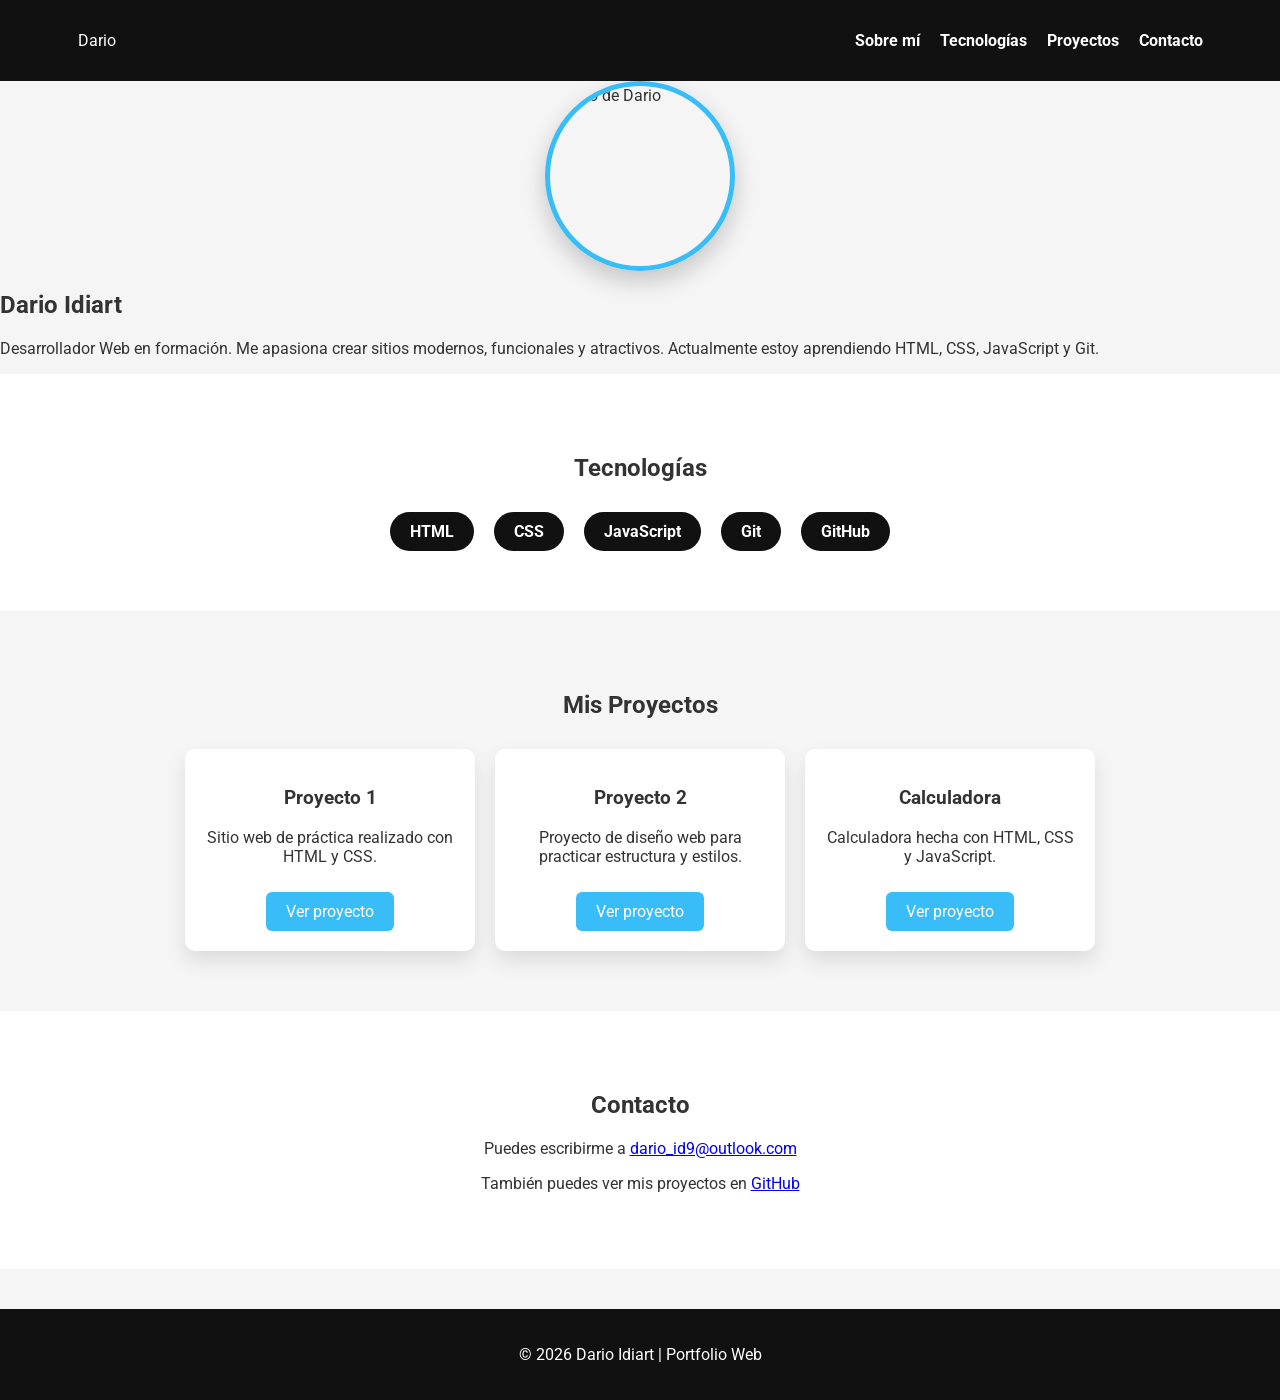
==== index.html @ d30427af "actualizacion portfolio" ====
<!DOCTYPE html>

<html lang="es">

<head>

<meta charset="UTF-8">
<meta name="viewport" content="width=device-width, initial-scale=1.0">

<title>Portafolio de Dario</title>

<link rel="stylesheet" href="style.css">

<link href="https://fonts.googleapis.com/css2?family=Roboto:wght@400;700&display=swap" rel="stylesheet">

</head>

<body>

<header>

<nav>

<div class="logo">Dario</div>

<ul>
<li><a href="#about">Sobre mí</a></li>
<li><a href="#skills">Tecnologías</a></li>
<li><a href="#projects">Proyectos</a></li>
<li><a href="#contact">Contacto</a></li>
</ul>

</nav>

</header>

<section id="about">

<div class="profile">

<img src="images/perfil.jpg" class="perfil" alt="Foto de Dario">

<h1>Dario Idiart</h1>

<p>
Desarrollador Web en formación.
Me apasiona crear sitios modernos, funcionales y atractivos.
Actualmente estoy aprendiendo HTML, CSS, JavaScript y Git.
</p>

</div>

</section>

<section id="skills">

<h2>Tecnologías</h2>

<div class="skills-container">

<div class="skill">HTML</div>
<div class="skill">CSS</div>
<div class="skill">JavaScript</div>
<div class="skill">Git</div>
<div class="skill">GitHub</div>

</div>

</section>

<section id="projects">

<h2>Mis Proyectos</h2>

<div class="project-cards">

<div class="card">
<h3>Proyecto 1</h3>
<p>
Sitio web de práctica realizado con HTML y CSS.
</p>
<a href="proyecto/proyecto1.html" class="btn">
Ver proyecto
</a>
</div>

<div class="card">
<h3>Proyecto 2</h3>
<p>
Proyecto de diseño web para practicar estructura y estilos.
</p>
<a href="proyecto/proyecto2.html" class="btn">
Ver proyecto
</a>
</div>

<div class="card">
<h3>Calculadora</h3>
<p>
Calculadora hecha con HTML, CSS y JavaScript.
</p>
<a href="proyecto/calculadora.html" class="btn">
Ver proyecto
</a>
</div>

</div>

</section>

<section id="contact">

<h2>Contacto</h2>

<p>
Puedes escribirme a
<a href="mailto:dario_id9@outlook.com">
dario_id9@outlook.com
</a>
</p>

<p>
También puedes ver mis proyectos en
<a href="https://github.com/dario222" target="_blank">
GitHub
</a>
</p>

</section>

<footer>

<p>© 2026 Dario Idiart | Portfolio Web</p>

</footer>

</body>
</html>
---- style.css ----
body{
font-family:'Roboto', sans-serif;
margin:0;
background:#f5f5f5;
color:#333;
}

/* HEADER */

header{
background:#111;
color:white;
padding:15px;
position:sticky;
top:0;
z-index:1000;
}

nav{
display:flex;
justify-content:space-between;
align-items:center;
width:90%;
margin:auto;
}

nav ul{
list-style:none;
display:flex;
gap:20px;
}

nav a{
color:white;
text-decoration:none;
font-weight:700;
transition:0.3s;
}

nav a:hover

/* PERFIL */

.profile{
text-align:center;
padding:60px 20px;
}

.perfil{
width:180px;
height:180px;
border-radius:50%;
object-fit:cover;
display:block;
margin:auto;
border:5px solid #38bdf8;
box-shadow:0 10px 25px rgba(0,0,0,0.2);
margin-bottom:20px;
transition:0.3s;
}

.perfil:hover{
transform:scale(1.05);
}

/* SKILLS */

#skills{
padding:60px 20px;
text-align:center;
background:white;
}

.skills-container{
display:flex;
justify-content:center;
gap:20px;
flex-wrap:wrap;
margin-top:30px;
}

.skill{
background:#111;
color:white;
padding:10px 20px;
border-radius:20px;
font-weight:700;
transition:0.3s;
}

.skill:hover{
background:#38bdf8;
transform:scale(1.1);
}

/* PROYECTOS */

#projects{
padding:60px 20px;
text-align:center;
}

.project-cards{
display:flex;
justify-content:center;
gap:20px;
flex-wrap:wrap;
margin-top:30px;
}

.card{
background:white;
padding:20px;
width:250px;
border-radius:10px;
box-shadow:0 10px 20px rgba(0,0,0,0.1);
transition:0.3s;
cursor:pointer;
}

.card:hover{
transform:translateY(-10px);
box-shadow:0 15px 30px rgba(0,0,0,0.2);
}

/* BOTONES */

.btn{
display:inline-block;
padding:10px 20px;
background:#38bdf8;
color:white;
text-decoration:none;
border-radius:6px;
margin-top:10px;
transition:0.3s;
}

.btn:hover{
background:#0ea5e9;
transform:scale(1.05);
}

/* CONTACTO */

#contact{
padding:60px 20px;
text-align:center;
background:white;
}

/* FOOTER */

footer{
background:#111;
color:white;
text-align:center;
padding:20px;
margin-top:40px;
}

/* RESPONSIVE */

@media(max-width:768px){

nav{
flex-direction:column;
gap:10px;
}

.project-cards{
flex-direction:column;
align-items:center;
}

}
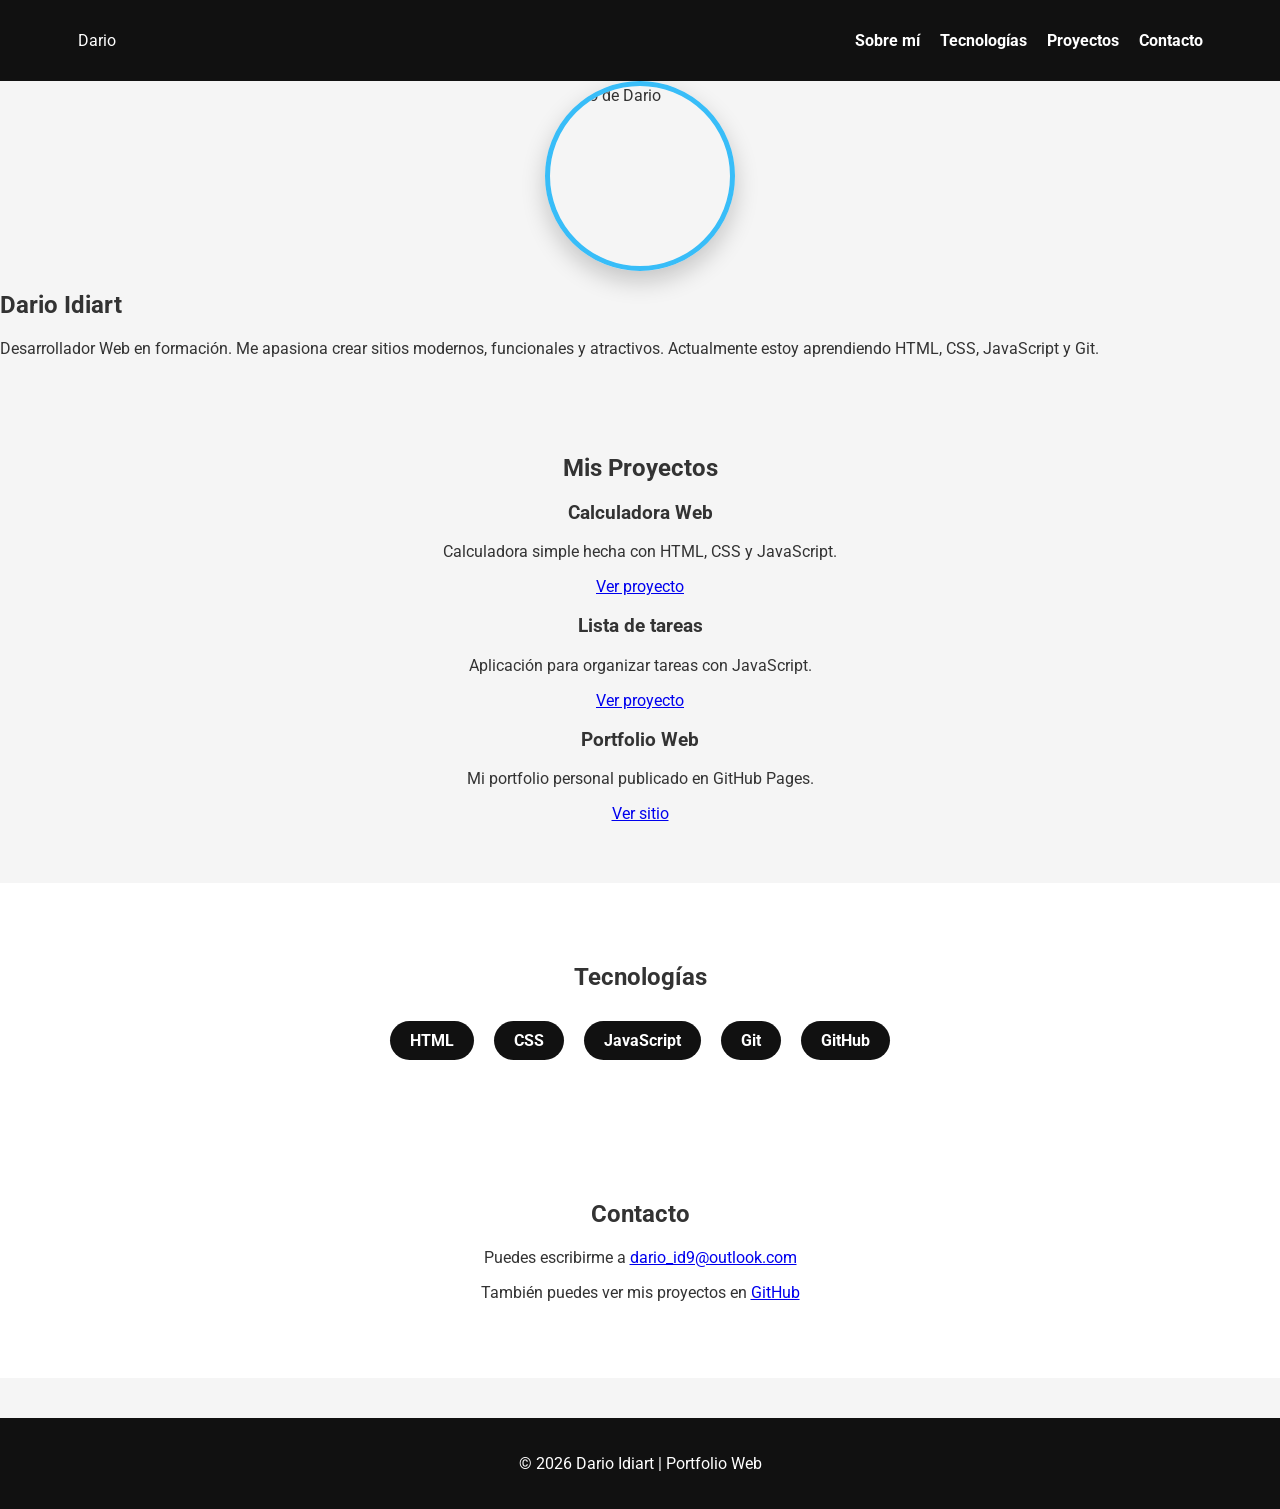
==== commit 87843a30: "actualizacion proyectos portfolio" ====
--- a/index.html
+++ b/index.html
@@ -1,5 +1,4 @@
 <!DOCTYPE html>
-
 <html lang="es">
 
 <head>
@@ -34,6 +33,9 @@
 
 </header>
 
+
+<!-- SOBRE MI -->
+
 <section id="about">
 
 <div class="profile">
@@ -52,6 +54,46 @@
 
 </section>
 
+
+<!-- PROYECTOS -->
+
+<section id="projects" class="projects">
+
+<h2>Mis Proyectos</h2>
+
+<div class="project-container">
+
+<div class="project-card">
+<h3>Calculadora Web</h3>
+<p>Calculadora simple hecha con HTML, CSS y JavaScript.</p>
+<a href="https://github.com/dario222/calculadora" target="_blank">
+Ver proyecto
+</a>
+</div>
+
+<div class="project-card">
+<h3>Lista de tareas</h3>
+<p>Aplicación para organizar tareas con JavaScript.</p>
+<a href="https://github.com/dario222/todo-app" target="_blank">
+Ver proyecto
+</a>
+</div>
+
+<div class="project-card">
+<h3>Portfolio Web</h3>
+<p>Mi portfolio personal publicado en GitHub Pages.</p>
+<a href="https://dario222.github.io/portafolio/" target="_blank">
+Ver sitio
+</a>
+</div>
+
+</div>
+
+</section>
+
+
+<!-- TECNOLOGIAS -->
+
 <section id="skills">
 
 <h2>Tecnologías</h2>
@@ -68,45 +110,8 @@
 
 </section>
 
-<section id="projects">
 
-<h2>Mis Proyectos</h2>
-
-<div class="project-cards">
-
-<div class="card">
-<h3>Proyecto 1</h3>
-<p>
-Sitio web de práctica realizado con HTML y CSS.
-</p>
-<a href="proyecto/proyecto1.html" class="btn">
-Ver proyecto
-</a>
-</div>
-
-<div class="card">
-<h3>Proyecto 2</h3>
-<p>
-Proyecto de diseño web para practicar estructura y estilos.
-</p>
-<a href="proyecto/proyecto2.html" class="btn">
-Ver proyecto
-</a>
-</div>
-
-<div class="card">
-<h3>Calculadora</h3>
-<p>
-Calculadora hecha con HTML, CSS y JavaScript.
-</p>
-<a href="proyecto/calculadora.html" class="btn">
-Ver proyecto
-</a>
-</div>
-
-</div>
-
-</section>
+<!-- CONTACTO -->
 
 <section id="contact">
 
@@ -128,6 +133,9 @@
 
 </section>
 
+
+<!-- FOOTER -->
+
 <footer>
 
 <p>© 2026 Dario Idiart | Portfolio Web</p>
@@ -135,4 +143,4 @@
 </footer>
 
 </body>
-</html>
+</html>
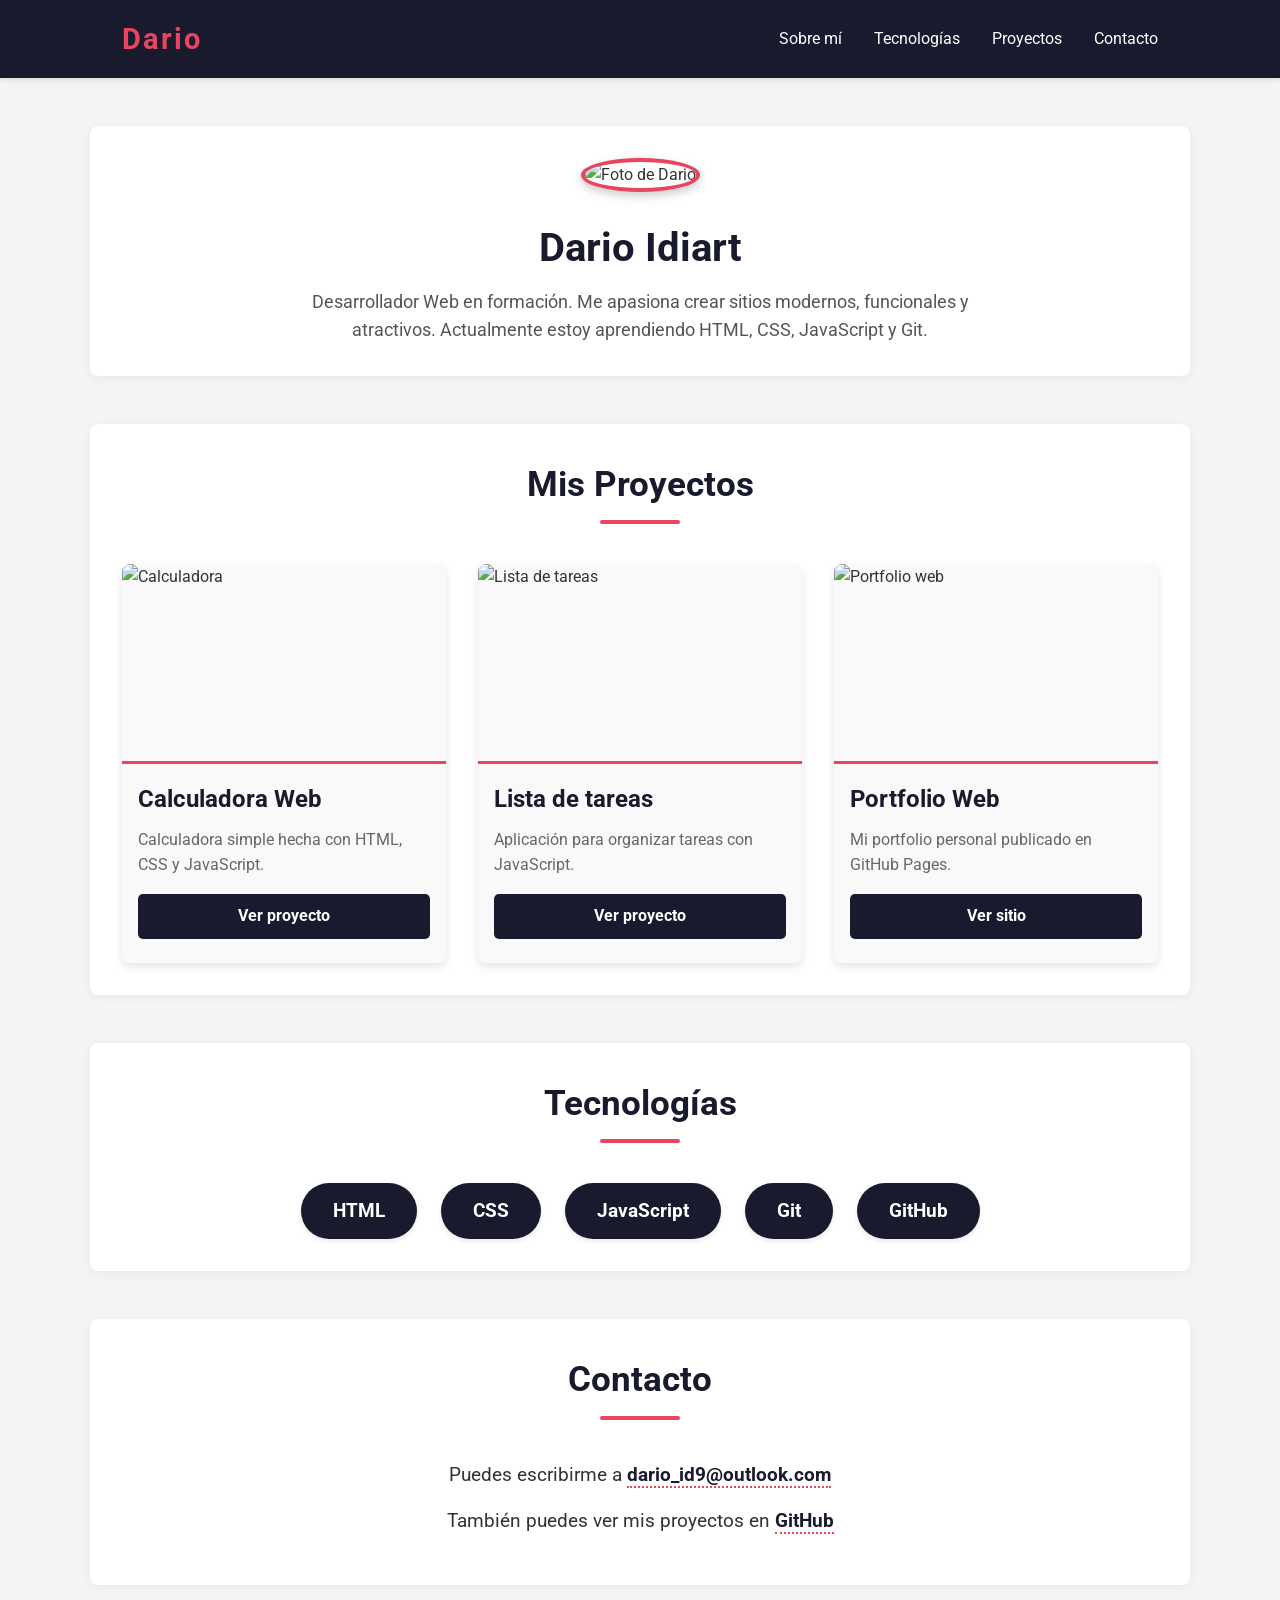
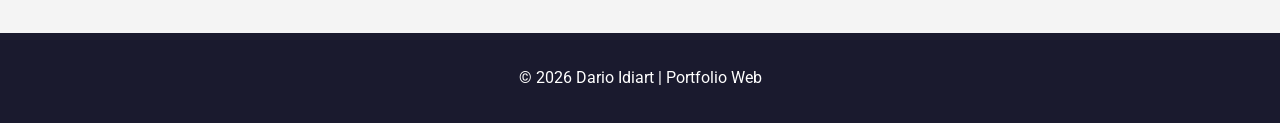
==== commit 502d607c: "actualizacion por deep" ====
--- a/index.html
+++ b/index.html
@@ -1,146 +1,86 @@
 <!DOCTYPE html>
 <html lang="es">
+<head>
+    <meta charset="UTF-8">
+    <meta name="viewport" content="width=device-width, initial-scale=1.0">
+    <title>Portafolio de Dario</title>
+    <link rel="stylesheet" href="style.css">
+    <link href="https://fonts.googleapis.com/css2?family=Roboto:wght@400;700&display=swap" rel="stylesheet">
+</head>
+<body>
+    <header>
+        <nav>
+            <div class="logo">Dario</div>
+            <ul>
+                <li><a href="#about">Sobre mí</a></li>
+                <li><a href="#skills">Tecnologías</a></li>
+                <li><a href="#projects">Proyectos</a></li>
+                <li><a href="#contact">Contacto</a></li>
+            </ul>
+        </nav>
+    </header>
 
-<head>
+    <section id="about">
+        <div class="profile">
+            <img src="images/perfil.jpg" class="perfil" alt="Foto de Dario">
+            <h1>Dario Idiart</h1>
+            <p>
+                Desarrollador Web en formación.
+                Me apasiona crear sitios modernos, funcionales y atractivos.
+                Actualmente estoy aprendiendo HTML, CSS, JavaScript y Git.
+            </p>
+        </div>
+    </section>
 
-<meta charset="UTF-8">
-<meta name="viewport" content="width=device-width, initial-scale=1.0">
+    <section id="projects" class="projects">
+        <h2>Mis Proyectos</h2>
+        <div class="project-container">
+            <div class="project-card">
+                <img src="images/calculadora.jpg" alt="Calculadora">
+                <h3>Calculadora Web</h3>
+                <p>Calculadora simple hecha con HTML, CSS y JavaScript.</p>
+                <a href="proyecto/calculadora.html" target="_blank">Ver proyecto</a>
+            </div>
+            <div class="project-card">
+                <img src="images/tareas.jpg" alt="Lista de tareas">
+                <h3>Lista de tareas</h3>
+                <p>Aplicación para organizar tareas con JavaScript.</p>
+                <a href="proyecto/proyecto1.html" target="_blank">Ver proyecto</a>
+            </div>
+            <div class="project-card">
+                <img src="images/portfolio.jpg" alt="Portfolio web">
+                <h3>Portfolio Web</h3>
+                <p>Mi portfolio personal publicado en GitHub Pages.</p>
+                <a href="proyecto/proyecto2.html" target="_blank">Ver sitio</a>
+            </div>
+        </div>
+    </section>
 
-<title>Portafolio de Dario</title>
+    <section id="skills">
+        <h2>Tecnologías</h2>
+        <div class="skills-container">
+            <div class="skill">HTML</div>
+            <div class="skill">CSS</div>
+            <div class="skill">JavaScript</div>
+            <div class="skill">Git</div>
+            <div class="skill">GitHub</div>
+        </div>
+    </section>
 
-<link rel="stylesheet" href="style.css">
+    <section id="contact">
+        <h2>Contacto</h2>
+        <p>
+            Puedes escribirme a
+            <a href="mailto:dario_id9@outlook.com">dario_id9@outlook.com</a>
+        </p>
+        <p>
+            También puedes ver mis proyectos en
+            <a href="https://github.com/dario222" target="_blank">GitHub</a>
+        </p>
+    </section>
 
-<link href="https://fonts.googleapis.com/css2?family=Roboto:wght@400;700&display=swap" rel="stylesheet">
-
-</head>
-
-<body>
-
-<header>
-
-<nav>
-
-<div class="logo">Dario</div>
-
-<ul>
-<li><a href="#about">Sobre mí</a></li>
-<li><a href="#skills">Tecnologías</a></li>
-<li><a href="#projects">Proyectos</a></li>
-<li><a href="#contact">Contacto</a></li>
-</ul>
-
-</nav>
-
-</header>
-
-
-<!-- SOBRE MI -->
-
-<section id="about">
-
-<div class="profile">
-
-<img src="images/perfil.jpg" class="perfil" alt="Foto de Dario">
-
-<h1>Dario Idiart</h1>
-
-<p>
-Desarrollador Web en formación.
-Me apasiona crear sitios modernos, funcionales y atractivos.
-Actualmente estoy aprendiendo HTML, CSS, JavaScript y Git.
-</p>
-
-</div>
-
-</section>
-
-
-<!-- PROYECTOS -->
-
-<section id="projects" class="projects">
-
-<h2>Mis Proyectos</h2>
-
-<div class="project-container">
-
-<div class="project-card">
-<h3>Calculadora Web</h3>
-<p>Calculadora simple hecha con HTML, CSS y JavaScript.</p>
-<a href="https://github.com/dario222/calculadora" target="_blank">
-Ver proyecto
-</a>
-</div>
-
-<div class="project-card">
-<h3>Lista de tareas</h3>
-<p>Aplicación para organizar tareas con JavaScript.</p>
-<a href="https://github.com/dario222/todo-app" target="_blank">
-Ver proyecto
-</a>
-</div>
-
-<div class="project-card">
-<h3>Portfolio Web</h3>
-<p>Mi portfolio personal publicado en GitHub Pages.</p>
-<a href="https://dario222.github.io/portafolio/" target="_blank">
-Ver sitio
-</a>
-</div>
-
-</div>
-
-</section>
-
-
-<!-- TECNOLOGIAS -->
-
-<section id="skills">
-
-<h2>Tecnologías</h2>
-
-<div class="skills-container">
-
-<div class="skill">HTML</div>
-<div class="skill">CSS</div>
-<div class="skill">JavaScript</div>
-<div class="skill">Git</div>
-<div class="skill">GitHub</div>
-
-</div>
-
-</section>
-
-
-<!-- CONTACTO -->
-
-<section id="contact">
-
-<h2>Contacto</h2>
-
-<p>
-Puedes escribirme a
-<a href="mailto:dario_id9@outlook.com">
-dario_id9@outlook.com
-</a>
-</p>
-
-<p>
-También puedes ver mis proyectos en
-<a href="https://github.com/dario222" target="_blank">
-GitHub
-</a>
-</p>
-
-</section>
-
-
-<!-- FOOTER -->
-
-<footer>
-
-<p>© 2026 Dario Idiart | Portfolio Web</p>
-
-</footer>
-
+    <footer>
+        <p>© 2026 Dario Idiart | Portfolio Web</p>
+    </footer>
 </body>
 </html>
--- a/style.css
+++ b/style.css
@@ -1,177 +1,280 @@
-body{
-font-family:'Roboto', sans-serif;
-margin:0;
-background:#f5f5f5;
-color:#333;
-}
-
-/* HEADER */
-
-header{
-background:#111;
-color:white;
-padding:15px;
-position:sticky;
-top:0;
-z-index:1000;
-}
-
-nav{
-display:flex;
-justify-content:space-between;
-align-items:center;
-width:90%;
-margin:auto;
-}
-
-nav ul{
-list-style:none;
-display:flex;
-gap:20px;
-}
-
-nav a{
-color:white;
-text-decoration:none;
-font-weight:700;
-transition:0.3s;
-}
-
-nav a:hover
-
-/* PERFIL */
-
-.profile{
-text-align:center;
-padding:60px 20px;
-}
-
-.perfil{
-width:180px;
-height:180px;
-border-radius:50%;
-object-fit:cover;
-display:block;
-margin:auto;
-border:5px solid #38bdf8;
-box-shadow:0 10px 25px rgba(0,0,0,0.2);
-margin-bottom:20px;
-transition:0.3s;
-}
-
-.perfil:hover{
-transform:scale(1.05);
-}
-
-/* SKILLS */
-
-#skills{
-padding:60px 20px;
-text-align:center;
-background:white;
-}
-
-.skills-container{
-display:flex;
-justify-content:center;
-gap:20px;
-flex-wrap:wrap;
-margin-top:30px;
-}
-
-.skill{
-background:#111;
-color:white;
-padding:10px 20px;
-border-radius:20px;
-font-weight:700;
-transition:0.3s;
-}
-
-.skill:hover{
-background:#38bdf8;
-transform:scale(1.1);
-}
-
-/* PROYECTOS */
-
-#projects{
-padding:60px 20px;
-text-align:center;
-}
-
-.project-cards{
-display:flex;
-justify-content:center;
-gap:20px;
-flex-wrap:wrap;
-margin-top:30px;
-}
-
-.card{
-background:white;
-padding:20px;
-width:250px;
-border-radius:10px;
-box-shadow:0 10px 20px rgba(0,0,0,0.1);
-transition:0.3s;
-cursor:pointer;
-}
-
-.card:hover{
-transform:translateY(-10px);
-box-shadow:0 15px 30px rgba(0,0,0,0.2);
-}
-
-/* BOTONES */
-
-.btn{
-display:inline-block;
-padding:10px 20px;
-background:#38bdf8;
-color:white;
-text-decoration:none;
-border-radius:6px;
-margin-top:10px;
-transition:0.3s;
-}
-
-.btn:hover{
-background:#0ea5e9;
-transform:scale(1.05);
-}
-
-/* CONTACTO */
-
-#contact{
-padding:60px 20px;
-text-align:center;
-background:white;
-}
-
-/* FOOTER */
-
-footer{
-background:#111;
-color:white;
-text-align:center;
-padding:20px;
-margin-top:40px;
-}
-
-/* RESPONSIVE */
-
-@media(max-width:768px){
-
-nav{
-flex-direction:column;
-gap:10px;
-}
-
-.project-cards{
-flex-direction:column;
-align-items:center;
-}
-
-}
-
+/* style.css - Portfolio de Dario Idiart */
+
+* {
+    margin: 0;
+    padding: 0;
+    box-sizing: border-box;
+}
+
+body {
+    font-family: 'Roboto', sans-serif;
+    line-height: 1.6;
+    color: #333;
+    background-color: #f4f4f4;
+}
+
+/* Header y Navegación */
+header {
+    background-color: #1a1a2e;
+    color: #fff;
+    padding: 1rem 0;
+    position: sticky;
+    top: 0;
+    z-index: 100;
+    box-shadow: 0 2px 5px rgba(0,0,0,0.1);
+}
+
+nav {
+    max-width: 1100px;
+    margin: 0 auto;
+    display: flex;
+    justify-content: space-between;
+    align-items: center;
+    padding: 0 2rem;
+}
+
+.logo {
+    font-size: 1.8rem;
+    font-weight: 700;
+    letter-spacing: 2px;
+    color: #e94560;
+}
+
+nav ul {
+    display: flex;
+    list-style: none;
+}
+
+nav ul li {
+    margin-left: 2rem;
+}
+
+nav ul li a {
+    color: #fff;
+    text-decoration: none;
+    font-weight: 400;
+    transition: color 0.3s ease;
+}
+
+nav ul li a:hover {
+    color: #e94560;
+    border-bottom: 2px solid #e94560;
+    padding-bottom: 0.3rem;
+}
+
+/* Secciones generales */
+section {
+    max-width: 1100px;
+    margin: 3rem auto;
+    padding: 2rem;
+    background-color: #fff;
+    border-radius: 8px;
+    box-shadow: 0 2px 10px rgba(0, 0, 0, 0.05);
+}
+
+h2 {
+    font-size: 2.2rem;
+    text-align: center;
+    margin-bottom: 2rem;
+    color: #1a1a2e;
+    position: relative;
+    padding-bottom: 0.5rem;
+}
+
+h2::after {
+    content: '';
+    display: block;
+    width: 80px;
+    height: 4px;
+    background: #e94560;
+    margin: 0.5rem auto 0;
+    border-radius: 2px;
+}
+
+/* Sección Sobre Mí */
+#about .profile {
+    text-align: center;
+}
+
+.perfil {
+    width: 200px;
+    height: 200px;
+    border-radius: 50%;
+    object-fit: cover;
+    border: 4px solid #e94560;
+    box-shadow: 0 4px 10px rgba(0, 0, 0, 0.2);
+    margin-bottom: 1.5rem;
+}
+
+#about h1 {
+    font-size: 2.5rem;
+    margin-bottom: 0.5rem;
+    color: #1a1a2e;
+}
+
+#about p {
+    font-size: 1.1rem;
+    color: #555;
+    max-width: 700px;
+    margin: 0 auto;
+}
+
+/* Sección Proyectos */
+.project-container {
+    display: grid;
+    grid-template-columns: repeat(auto-fit, minmax(300px, 1fr));
+    gap: 2rem;
+    margin-top: 2rem;
+}
+
+.project-card {
+    background-color: #f9f9f9;
+    border-radius: 8px;
+    overflow: hidden;
+    box-shadow: 0 4px 8px rgba(0,0,0,0.1);
+    transition: transform 0.3s ease, box-shadow 0.3s ease;
+    display: flex;
+    flex-direction: column;
+    padding-bottom: 1.5rem;
+}
+
+.project-card:hover {
+    transform: translateY(-5px);
+    box-shadow: 0 10px 20px rgba(0,0,0,0.15);
+}
+
+.project-card img {
+    width: 100%;
+    height: 200px;
+    object-fit: cover;
+    border-bottom: 3px solid #e94560;
+}
+
+.project-card h3 {
+    font-size: 1.5rem;
+    margin: 1rem 1rem 0.5rem;
+    color: #1a1a2e;
+}
+
+.project-card p {
+    padding: 0 1rem;
+    color: #666;
+    flex-grow: 1;
+    margin-bottom: 1rem;
+}
+
+.project-card a {
+    display: inline-block;
+    margin: 0 1rem;
+    padding: 0.6rem 1.2rem;
+    background-color: #1a1a2e;
+    color: #fff;
+    text-decoration: none;
+    border-radius: 5px;
+    font-weight: 700;
+    transition: background-color 0.3s ease;
+    text-align: center;
+}
+
+.project-card a:hover {
+    background-color: #e94560;
+}
+
+/* Sección Tecnologías */
+.skills-container {
+    display: flex;
+    flex-wrap: wrap;
+    justify-content: center;
+    gap: 1.5rem;
+    margin-top: 2rem;
+}
+
+.skill {
+    background-color: #1a1a2e;
+    color: #fff;
+    padding: 0.8rem 2rem;
+    border-radius: 30px;
+    font-size: 1.2rem;
+    font-weight: 700;
+    box-shadow: 0 2px 5px rgba(0,0,0,0.1);
+    transition: background-color 0.3s ease, transform 0.3s ease;
+}
+
+.skill:hover {
+    background-color: #e94560;
+    transform: scale(1.05);
+}
+
+/* Sección Contacto */
+#contact {
+    text-align: center;
+}
+
+#contact p {
+    font-size: 1.2rem;
+    margin: 1rem 0;
+}
+
+#contact a {
+    color: #1a1a2e;
+    font-weight: 700;
+    text-decoration: none;
+    border-bottom: 2px dotted #e94560;
+    transition: color 0.3s ease;
+}
+
+#contact a:hover {
+    color: #e94560;
+}
+
+/* Footer */
+footer {
+    background-color: #1a1a2e;
+    color: #fff;
+    text-align: center;
+    padding: 2rem 0;
+    margin-top: 3rem;
+    font-size: 1rem;
+}
+
+/* Responsive */
+@media (max-width: 768px) {
+    nav {
+        flex-direction: column;
+        text-align: center;
+    }
+
+    nav ul {
+        margin-top: 1rem;
+    }
+
+    nav ul li {
+        margin: 0 1rem;
+    }
+
+    .logo {
+        margin-bottom: 0.5rem;
+    }
+
+    section {
+        margin: 2rem 1rem;
+        padding: 1.5rem;
+    }
+
+    h2 {
+        font-size: 2rem;
+    }
+
+    #about h1 {
+        font-size: 2rem;
+    }
+
+    .project-container {
+        grid-template-columns: 1fr;
+    }
+
+    .skill {
+        padding: 0.6rem 1.5rem;
+        font-size: 1rem;
+    }
+}
